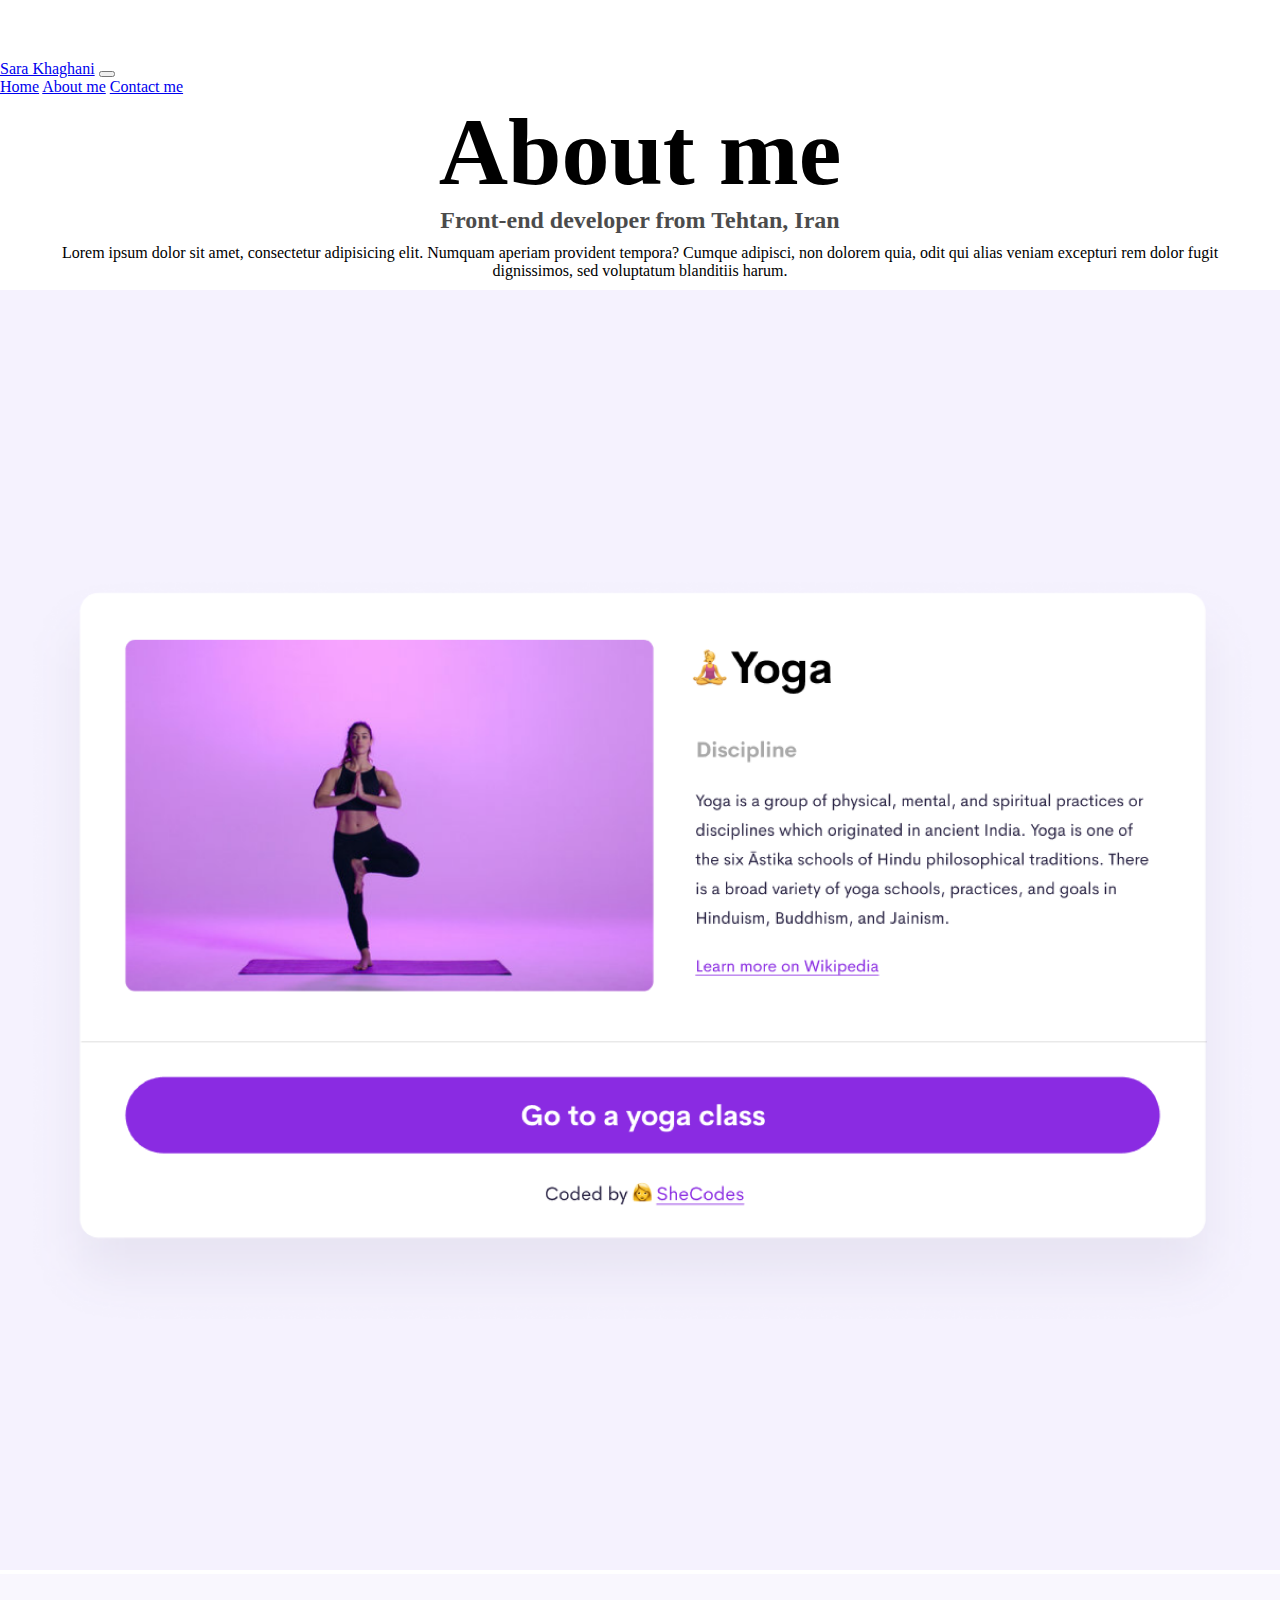
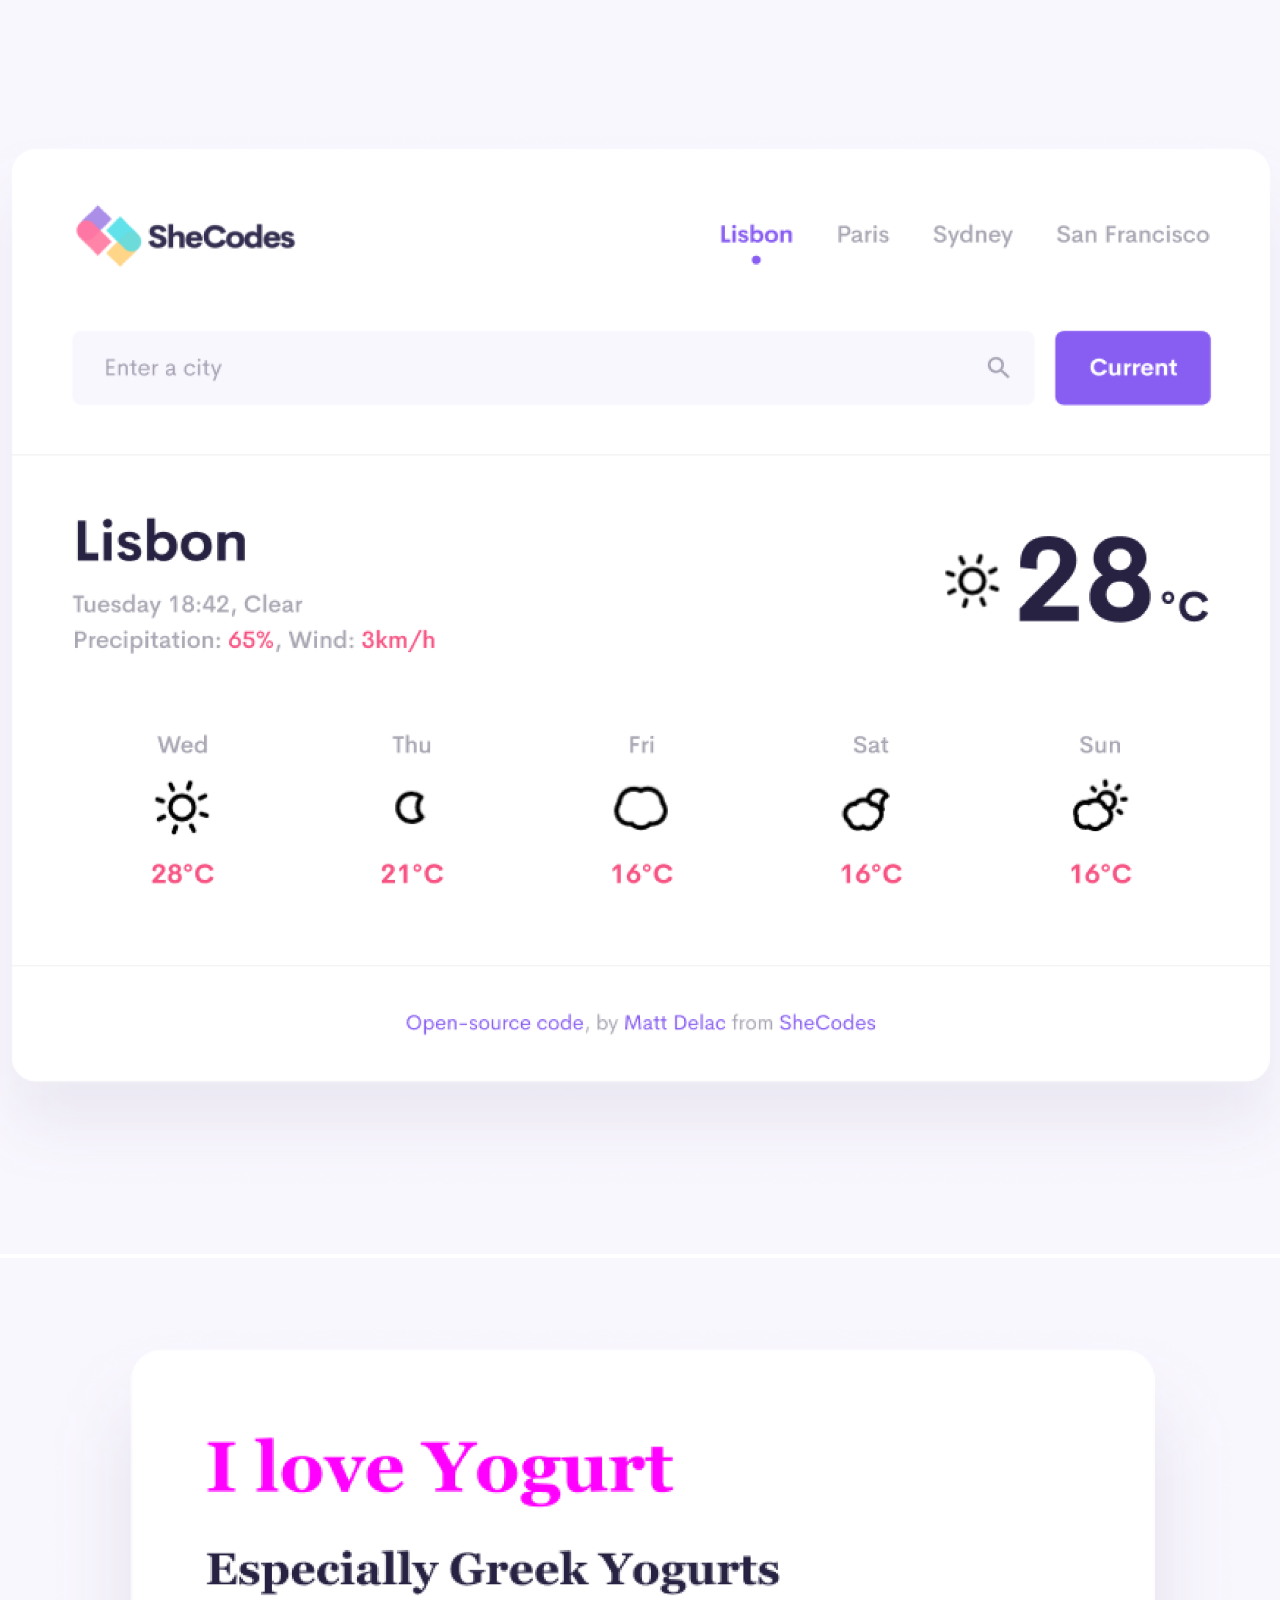
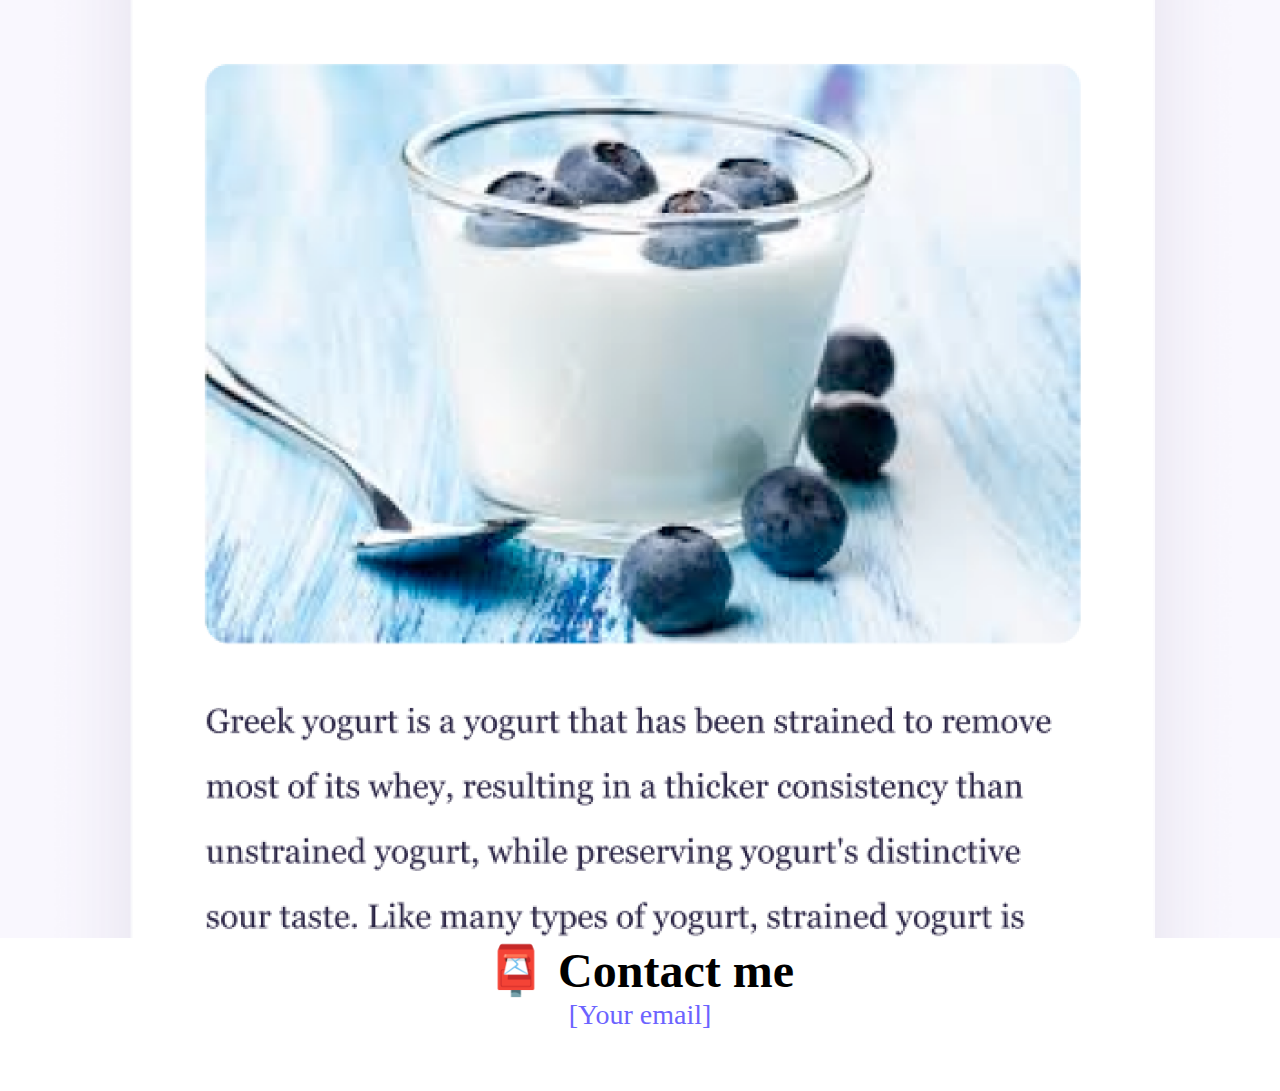
==== about.html @ ac5f01f8 "added : html,css," ====
<!DOCTYPE html>
<html lang="en">
  <head>
    <meta charset="UTF-8" />
    <meta http-equiv="X-UA-Compatible" content="IE=edge" />
    <meta name="viewport" content="width=device-width, initial-scale=1.0" />
    <link
      href="https://cdn.jsdelivr.net/npm/bootstrap@5.3.0-alpha3/dist/css/bootstrap.min.css"
      rel="stylesheet"
      integrity="sha384-KK94CHFLLe+nY2dmCWGMq91rCGa5gtU4mk92HdvYe+M/SXH301p5ILy+dN9+nJOZ"
      crossorigin="anonymous"
    />
    <script
      src="https://cdn.jsdelivr.net/npm/bootstrap@5.3.0-alpha3/dist/js/bootstrap.bundle.min.js"
      integrity="sha384-ENjdO4Dr2bkBIFxQpeoTz1HIcje39Wm4jDKdf19U8gI4ddQ3GYNS7NTKfAdVQSZe"
      crossorigin="anonymous"
    ></script>
    <link rel="stylesheet" href="style.css" />
    <title>About [Your name]</title>
  </head>
  <body>
    <div class="fixed-top">
      <nav class="navbar navbar-expand-lg bg-body-tertiary">
        <div class="container-fluid ms-5 ps-5">
          <a class="navbar-brand" href="#">Sara Khaghani</a>
          <button
            class="navbar-toggler"
            type="button"
            data-bs-toggle="collapse"
            data-bs-target="#navbarNavAltMarkup"
            aria-controls="navbarNavAltMarkup"
            aria-expanded="false"
            aria-label="Toggle navigation"
          >
            <span class="navbar-toggler-icon"></span>
          </button>
          <div class="collapse navbar-collapse" id="navbarNavAltMarkup">
            <div class="navbar-nav">
              <a class="nav-link active" aria-current="page" href="index.html"
                >Home</a
              >
              <a class="nav-link" href="about.html" target="blank">About me</a>
              <a class="nav-link" href="about.html#contact" target="blank"
                >Contact me</a
              >
            </div>
          </div>
        </div>
      </nav>
    </div>

    <h1 class="mt-5 pt-5">About me</h1>
    <h3>Front-end developer from Tehtan, Iran</h3>
    <div class="about-paragraphs">
      Lorem ipsum dolor sit amet, consectetur adipisicing elit. Numquam aperiam
      provident tempora? Cumque adipisci, non dolorem quia, odit qui alias
      veniam excepturi rem dolor fugit dignissimos, sed voluptatum blanditiis
      harum.
    </div>
    <div class="container mt-5">
      <div class="row">
        <div class="col-md-4">
          <img src="images/yoga.png" class="img-fluid rounded" width="100%" />
        </div>
        <div class="col-md-4">
          <img
            src="images/weather.png"
            class="img-fluid rounded"
            width="100%"
          />
        </div>
        <div class="col-md-4">
          <img src="images/yogurt.png" class="img-fluid rounded" width="100%" />
        </div>
      </div>
    </div>
    <div id="contact">
      <h2 class="mt-5">📮 Contact me</h2>
      <a href="mailto:[email]" class="email-link"> [Your email] </a>
    </div>
  </body>
</html>
---- style.css ----
:root {
  --primary-color: #6c63ff;
  --secondary-color: #f5f2fe;
  --box-shadow: 0 5px 10px rgba(0, 0, 0, 0.3);
}

body {
  margin: 60px auto;
}

h1,
h2,
h3 {
  text-align: center;
  margin: 0;
}

h1 {
  font-size: 96px;
}

h2 {
  font-size: 48px;
}

h3 {
  font-size: 24px;
  opacity: 0.7;
}

p {
  background: var(--secondary-color);
  padding: 20px;
  border-radius: 4px;
  font-size: 18px;
  line-height: 1.5;
  text-align: center;
}

.navigation-links {
  display: flex;
  margin-top: 40px;
  justify-content: center;
}

.navigation-links a {
  margin: 20px;
  border-radius: 4px;
  padding: 20px 15px;
  text-decoration: none;
  text-transform: capitalize;
}

.contact-link {
  background: var(--primary-color);
  box-shadow: var(--box-shadow);
  color: white;
}

.about-link {
  color: var(--primary-color);
  border: 1px solid var(--primary-color);
}

.homepage-link {
  color: var(--primary-color);
  text-align: center;
  display: block;
}

.about-paragraphs {
  display: flex;
  margin: 30px 0;
}

.about-paragraphs {
  margin: 10px;
  text-align: center;
  margin-left: 50px;
  margin-right: 50px;
}

.email-link {
  display: flex;
  justify-content: center;
  color: var(--primary-color);
  font-size: 28px;
  text-decoration: none;
}

.email-link:hover {
  text-decoration: underline;
}
.second-h {
  text-align: left;
  margin-bottom: 15px;
}
@media (max-width: 768px) {
  body {
    text-align: center;
    padding: 5pxpx;
  }
  h1 {
    font-size: 50px;
  }
  h2 {
    text-align: center !important;
    padding-top: 20px;
    font-size: 40px;
  }
  h3 {
    font-size: 20px;
  }
  span {
    font-size: 14px;
  }
  img {
    display: none;
  }
  .btn {
    width: 300px;
  }
}
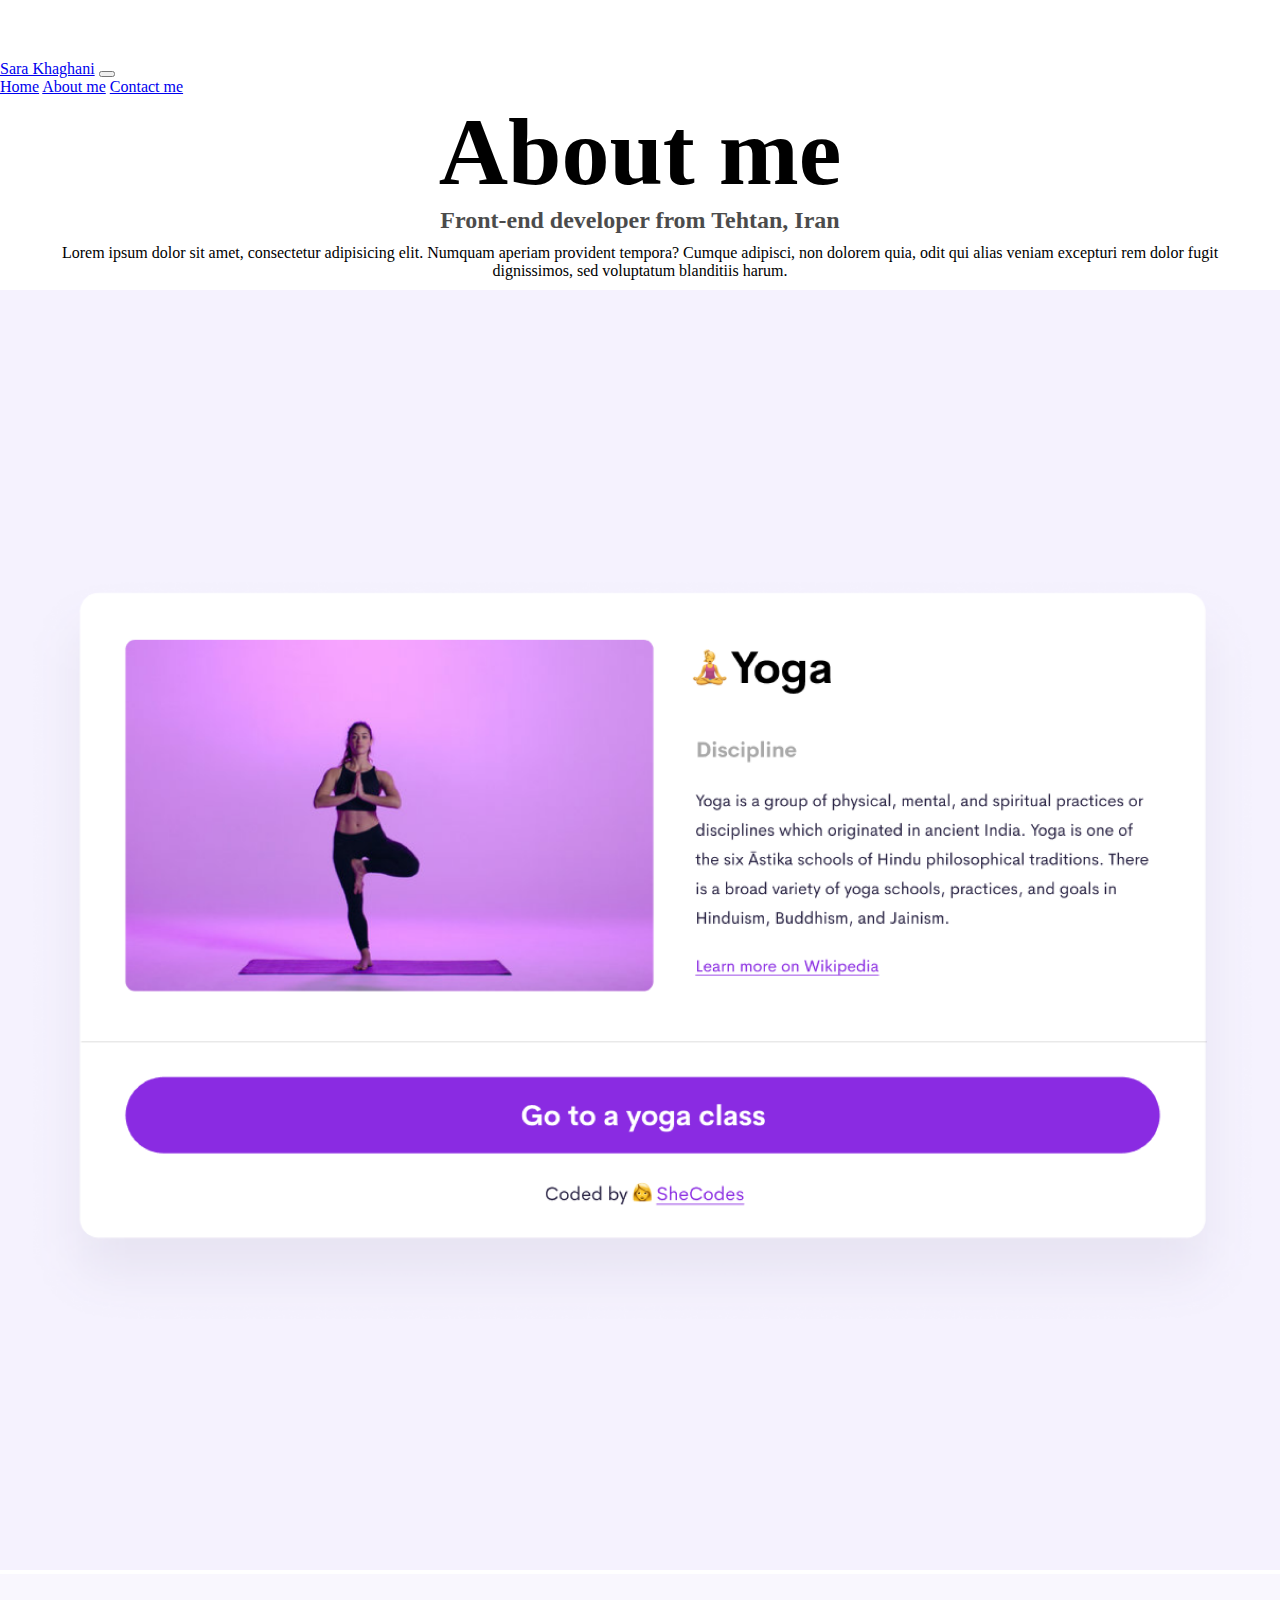
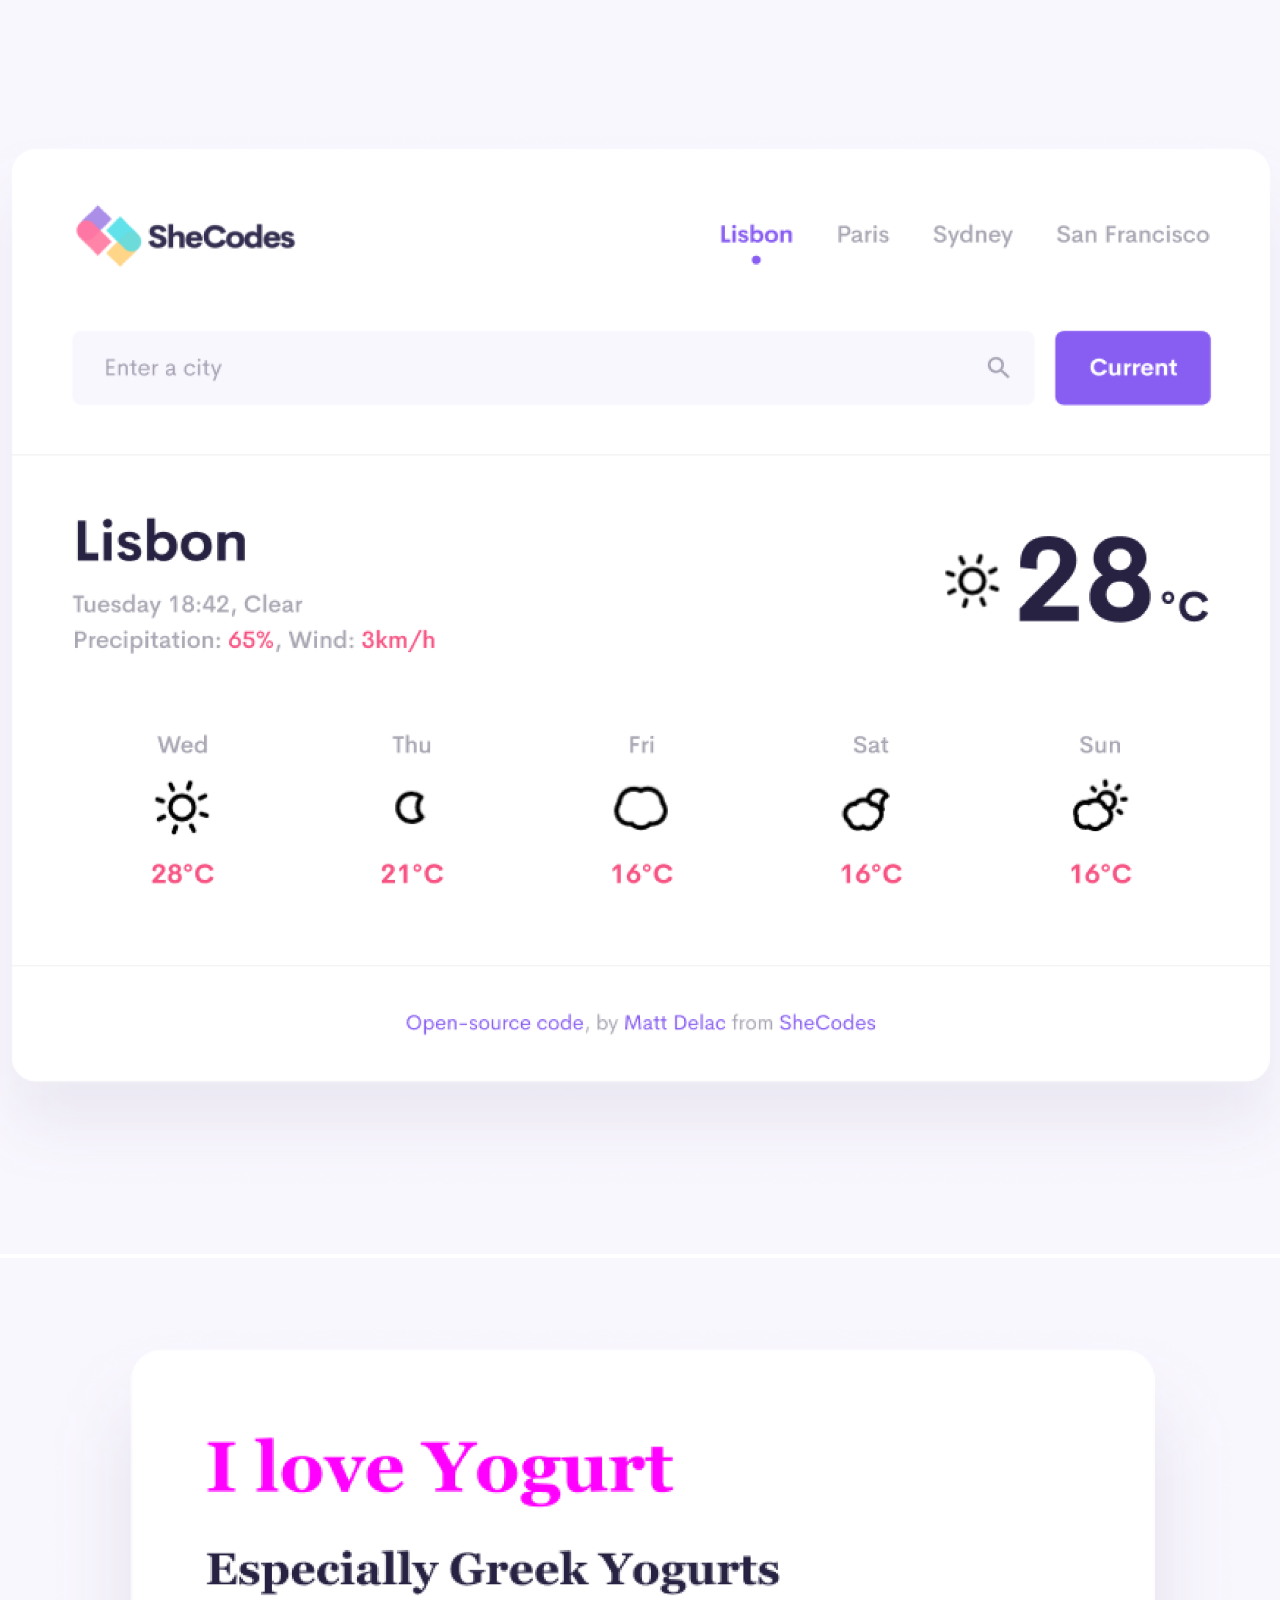
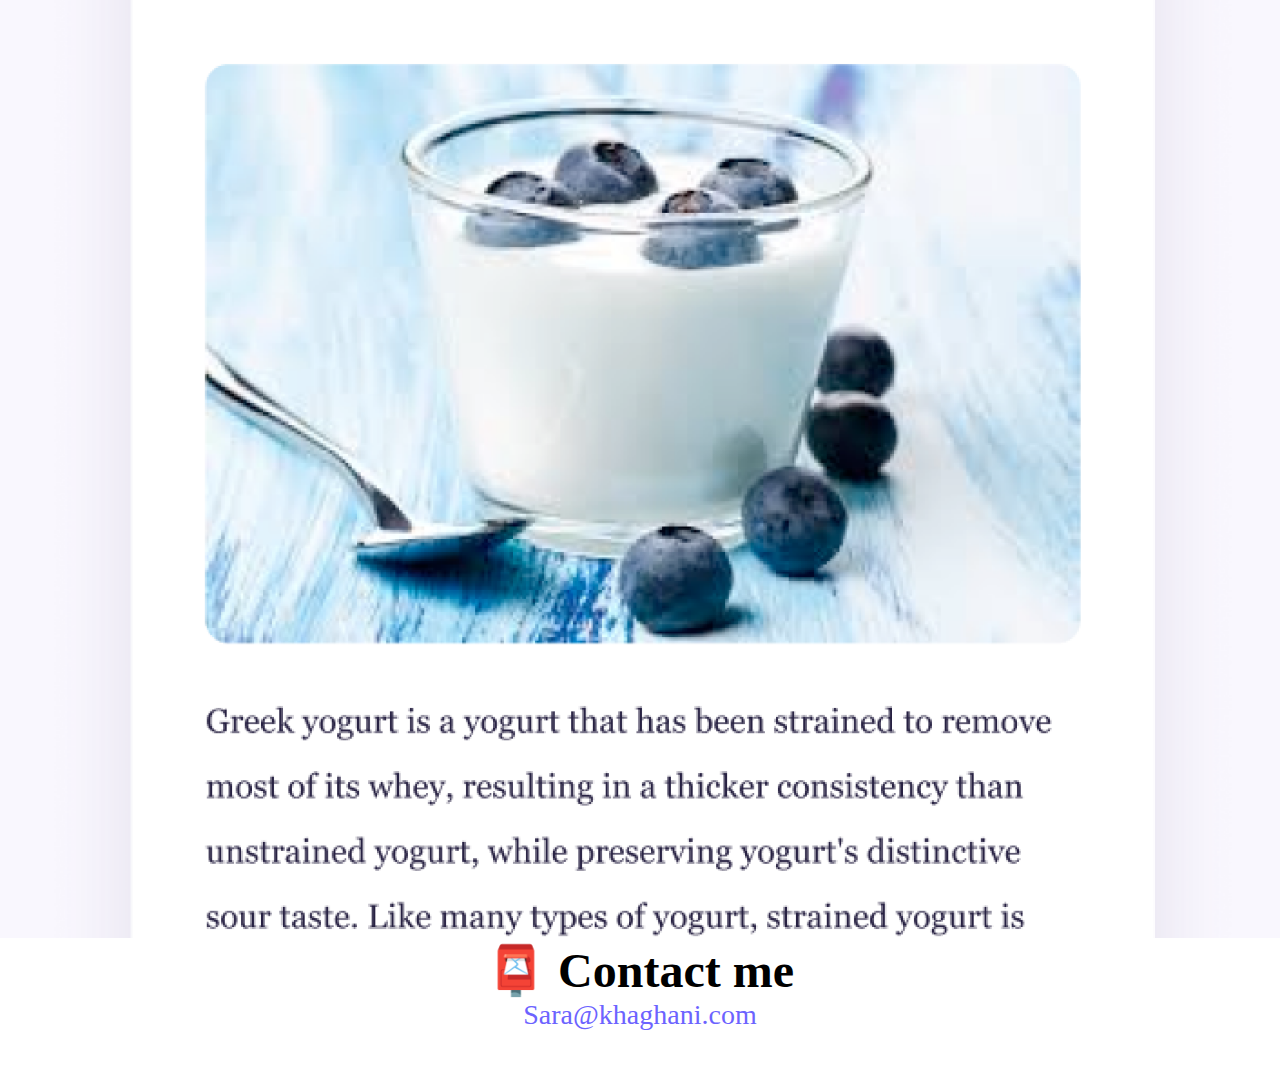
==== commit 6b401947: "made to be SEO friendly" ====
--- a/about.html
+++ b/about.html
@@ -2,6 +2,10 @@
 <html lang="en">
   <head>
     <meta charset="UTF-8" />
+    <meta
+      name="description"
+      content="about me Sarakhaghani front-end developer "
+    />
     <meta http-equiv="X-UA-Compatible" content="IE=edge" />
     <meta name="viewport" content="width=device-width, initial-scale=1.0" />
     <link
@@ -16,13 +20,13 @@
       crossorigin="anonymous"
     ></script>
     <link rel="stylesheet" href="style.css" />
-    <title>About [Your name]</title>
+    <title>Sara Khaghani | about me</title>
   </head>
   <body>
     <div class="fixed-top">
       <nav class="navbar navbar-expand-lg bg-body-tertiary">
         <div class="container-fluid ms-5 ps-5">
-          <a class="navbar-brand" href="#">Sara Khaghani</a>
+          <a class="navbar-brand" href="index.html">Sara Khaghani</a>
           <button
             class="navbar-toggler"
             type="button"
@@ -60,23 +64,36 @@
     <div class="container mt-5">
       <div class="row">
         <div class="col-md-4">
-          <img src="images/yoga.png" class="img-fluid rounded" width="100%" />
+          <img
+            src="images/yoga.png"
+            class="img-fluid rounded"
+            width="100%"
+            alt="yoga"
+          />
         </div>
         <div class="col-md-4">
           <img
             src="images/weather.png"
             class="img-fluid rounded"
             width="100%"
+            alt="weather"
           />
         </div>
         <div class="col-md-4">
-          <img src="images/yogurt.png" class="img-fluid rounded" width="100%" />
+          <img
+            src="images/yogurt.png"
+            class="img-fluid rounded"
+            width="100%"
+            alt="yogurt"
+          />
         </div>
       </div>
     </div>
     <div id="contact">
       <h2 class="mt-5">📮 Contact me</h2>
-      <a href="mailto:[email]" class="email-link"> [Your email] </a>
+      <a href="mailto:Sara@khaghani.com" class="email-link"
+        >Sara@khaghani.com
+      </a>
     </div>
   </body>
 </html>
